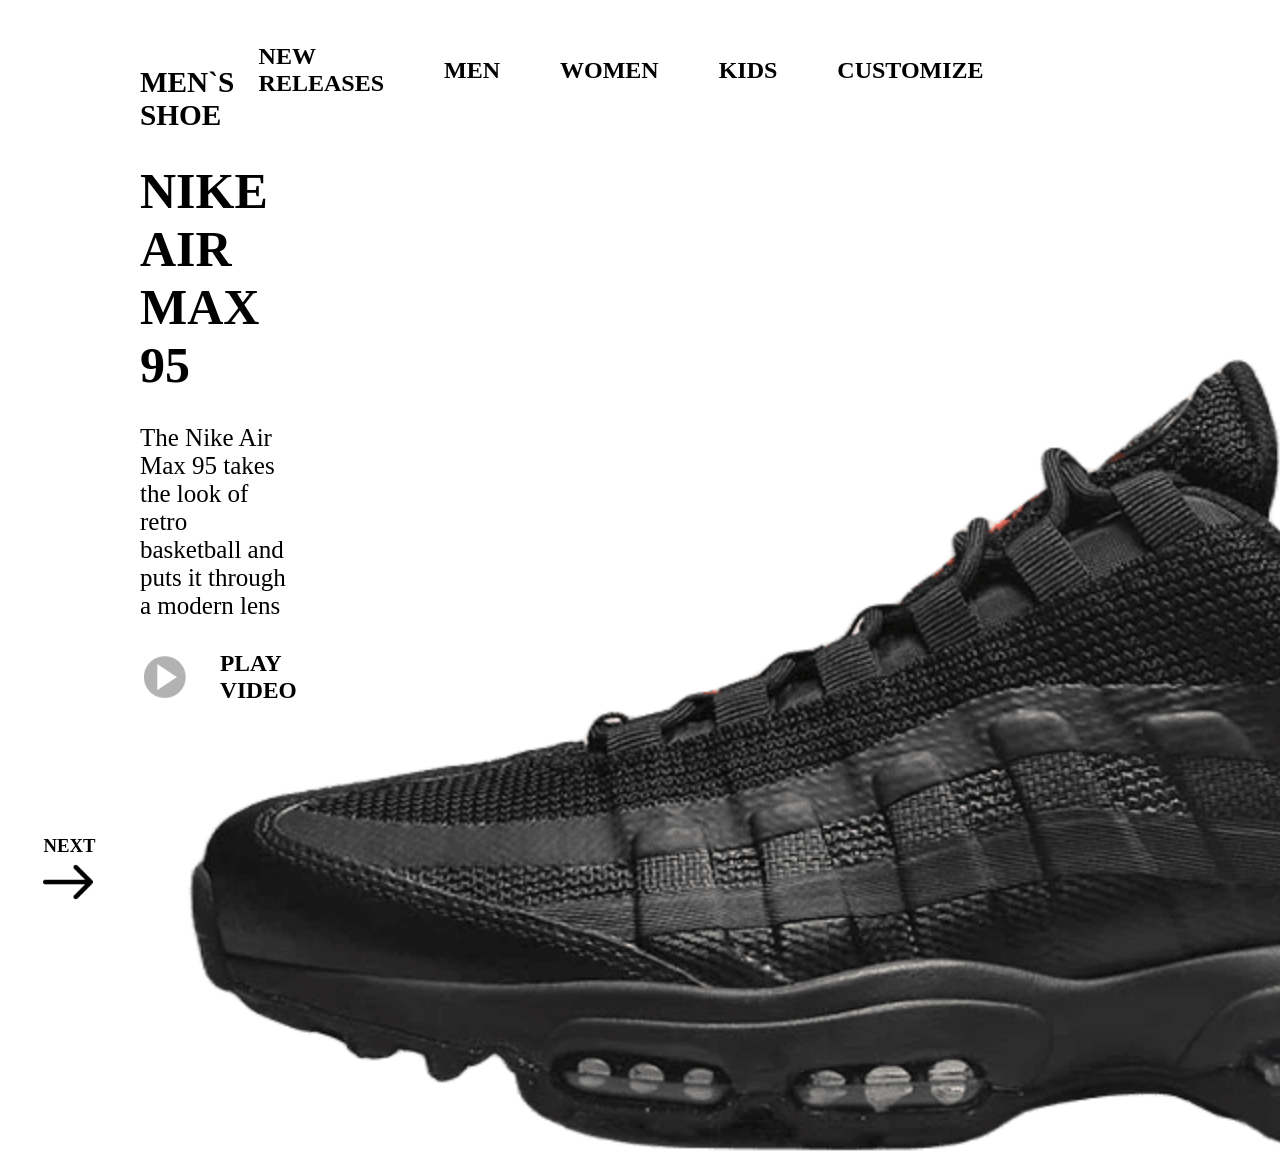
==== index2.html @ 3ce7577a "Estrutura e estilizacao criadas e alteradas" ====
<!DOCTYPE html>
<html lang="en">
<head>
    <meta charset="UTF-8">
    <meta name="viewport" content="width=device-width, initial-scale=1.0">
    <link rel="stylesheet" href="style.css">
    <title>teste</title>
</head>
<body>
    <header>
        <div class="logo">
            <img src="Nike-Logo.png" alt="">
        </div>
        <div class="textos">
            <h2>NEW RELEASES</h2>
            <h2>MEN</h2>
            <h2>WOMEN</h2>
            <h2>KIDS</h2>
            <h2>CUSTOMIZE</h2>
        </div>
        <div class="caixafinal">
            <img src="136-1366211_group-of-10-guys-login-user-icon-png.png" alt="">
            <img src="3081986.png" alt="">
        </div>
    </header>
    <main>
        <div class="caixa1">
            <h3>MEN`S SHOE</h3>
            <h1>NIKE AIR MAX 95</h1>
            <p>The Nike Air Max 95 takes the look of retro <br> basketball and puts it through a modern lens</p>
            <div class="play">
                <img src="play-button-icon-png-15.png" alt="">
                <h3>PLAY VIDEO</h3>
            </div>
        </div>
        <div class="caixa2">
            <img id = "imagem-tenis" src="95p.png" alt="">
        </div>
        <div class="caixa3">
            <div class="container1">
                <h3>SELECT SIZE (US)</h3>
                <div class="tamanhos">
                    <div class="tamanho1">
                        <p>8</p>
                        <p>8.5</p>
                        <p>9</p>
                        <p>9.5</p>
                        <p>10</p>
                    </div>
                    <div class="tamanho2">
                        <p>10</p>
                        <p>11</p>
                        <p>11.5</p>
                        <p>12</p>
                        <p>12.5</p>
                    </div>
                </div>
            </div>
            <div class="container2">
            <h3>SELECT COLOR</h3>
                <div class="bolinhas">
                    <div class="bolinha1" data-imagem="1522024175125703.webp"></div>
                    <div class="bolinha2" data-imagem="95p.png"></div>
                    <div class="bolinha3" data-imagem="95a.png"></div>
                    <div class="bolinha4" data-imagem="95y.webp"></div>
                </div>
            </div>
        </div>
    </main>
    <footer>
        <div class="bloco1">
            <div class="prev">
                <h3>PREV</h3>
                <a href="index.html"><img src="109618.png" alt=""></a>
            </div>
            <div class="next">
                <h3>NEXT</h3>
                <img src="66831.png" alt="">
            </div>
        </div>
        <div class="cart">
            <h3>ADD TO CART -- $95.97</h3>
        </div>
    </footer>

    <script>
    const imagemTenis = document.getElementById('imagem-tenis');
    const bolinhas = document.querySelectorAll('.bolinhas div');

    bolinhas.forEach(bolinha => {
        bolinha.addEventListener('click', () => {
            const novaImagem = bolinha.getAttribute('data-imagem');
            imagemTenis.src = novaImagem;
        });
    });
</script>
</body>
</html>
---- style.css ----
*{
    margin: 0;
    padding: 0;
    box-sizing: border-box;
}

body{
    display: flex;
    flex-direction: column;
    height: 100vh;
    width: 100vw;
    gap: 30px;
}

header{
    margin: 30px;
    display: flex;
    height: 100px;
    width: 100vw;
    flex-direction: row;
    gap: 400px;
    justify-content: center;
}

.logo{
    display: flex;
    position: relative;
    height: 10px;
}
.caixafinal{
    display: flex;
    position: relative;
    gap: 80px;;
}

.textos{
    display: flex;
    position: relative;
    flex-direction: row;
    gap: 60px;
    align-items: center;
    justify-content: center;
}

header img{
    justify-content: start;
    height: 80px;
}

main{
    display: flex;
    position: relative;
    height: 70vh;
}


main img{
    height: 1000px;
    justify-content: center;
}

.play img{
    height: 50px;
}

.caixa1{
    display: flex;
    position: relative;
    bottom: 100px;
    justify-content: center;
    flex-direction: column;
    gap: 30px;
    margin-left: 140px;
    width: 450px;
    font-size: 25px;
}

.caixa2{
    display: flex;
    position: relative;
    width: 1500px;
    justify-content: center;
}

.caixa3{
    display: flex;
    flex-direction: column;
    margin-top: 215px;
    gap: 100px;
    position: relative;
    font-size: 20px;
    width: 400px;
}

.caixa3 h3{
    display: flex;
    justify-content: start;
}

.tamanhos{
    display: flex;
    flex-direction: column;
    gap: 60px;
    
}
.tamanho1, .tamanho2 {
    display: flex;
    gap: 15px; /* Espaçamento entre os botões */
}

.tamanhos p {
    background-color: #ffffff;      /* Fundo branco */
    border: 1px solid #ccc;          /* Borda cinza suave */
    border-radius: 4px;              /* Leve arredondamento nos cantos */
    width: 45px;                     /* Largura fixa do quadrado */
    height: 45px;                    /* Altura fixa do quadrado */
    
    /* Centralização perfeita do texto dentro do quadrado */
    display: flex;
    align-items: center;
    justify-content: center;
    
    font-size: 16px;
    font-weight: bold;
    cursor: pointer;                 /* Mostra a mãozinha ao passar o mouse */
    transition: all 0.2s ease;
}

.play{
    display: flex;
    flex-direction: row;
    align-items: center;
    gap: 30px;
    font-size: 20px;
}

.bolinhas{
    display: flex;
    gap: 20px;
}

.bolinha1{
    border-radius: 50%;
    height: 50px;
    width: 50px;
    background-color: red;
    gap: 30px;
}
.bolinha2{
    border-radius: 50%;
    height: 50px;
    width: 50px;
    background-color: black;
    gap: 30px;
}
.bolinha3{
    border-radius: 50%;
    height: 50px;
    width: 50px;
    background-color: blue;
    gap: 30px;
}
.bolinha4{
    border-radius: 50%;
    height: 50px;
    width: 50px;
    background-color: yellow;
    gap: 30px;
}

.container1{
    display: flex;
    flex-direction: column;
    gap: 30px;
}
.container2{
    display: flex;
    flex-direction: column;
    gap: 30px;
}

footer{
    display: flex;
    height: 30vh;
    gap: 1200px;
    justify-content: center;
    align-items: center;
}

.bloco1{
    display: flex;
    height: 100px;
    width: 300px;
    gap: 60px;
}
.bloco1 img{
    display: flex;
    height: 50px;
    width: 50px;
}

.prev{
    display: flex;
    flex-direction: column;

}

.bolinhas div {
    cursor: pointer;
    transition: transform 0.2s ease;
}

.bolinhas div:hover {
    transform: scale(1.1); /* Dá um leve zoom ao passar o mouse */
}
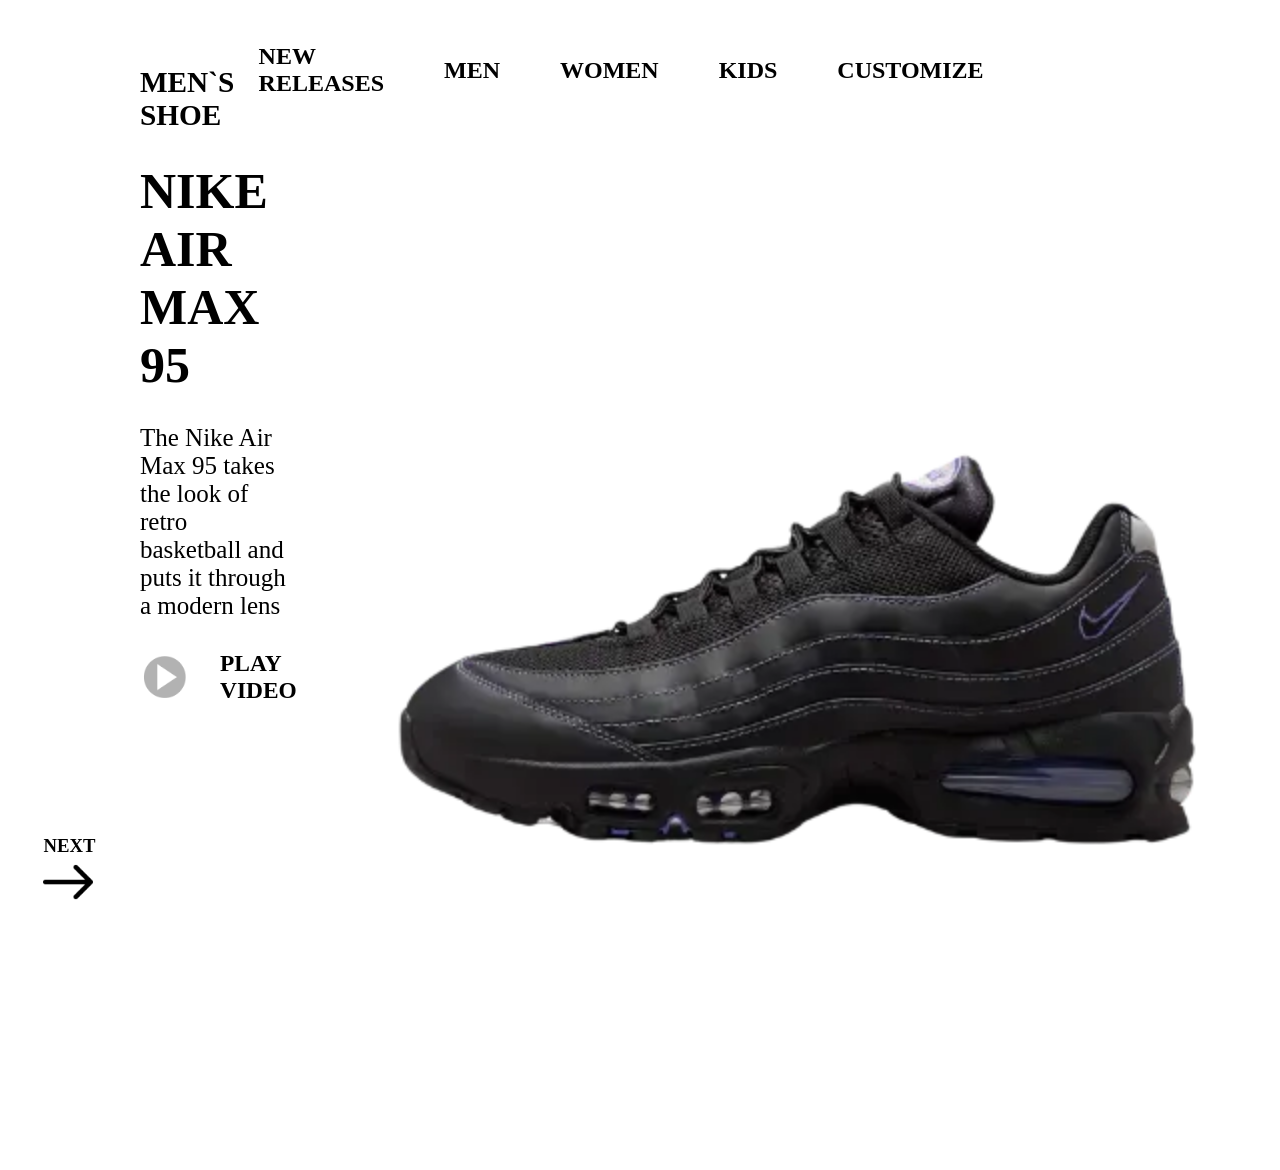
==== commit e337052f: "erro de imagem alterado" ====
--- a/index2.html
+++ b/index2.html
@@ -34,7 +34,7 @@
             </div>
         </div>
         <div class="caixa2">
-            <img id = "imagem-tenis" src="95p.png" alt="">
+            <img id = "imagem-tenis" src="95p.webp" alt="">
         </div>
         <div class="caixa3">
             <div class="container1">
